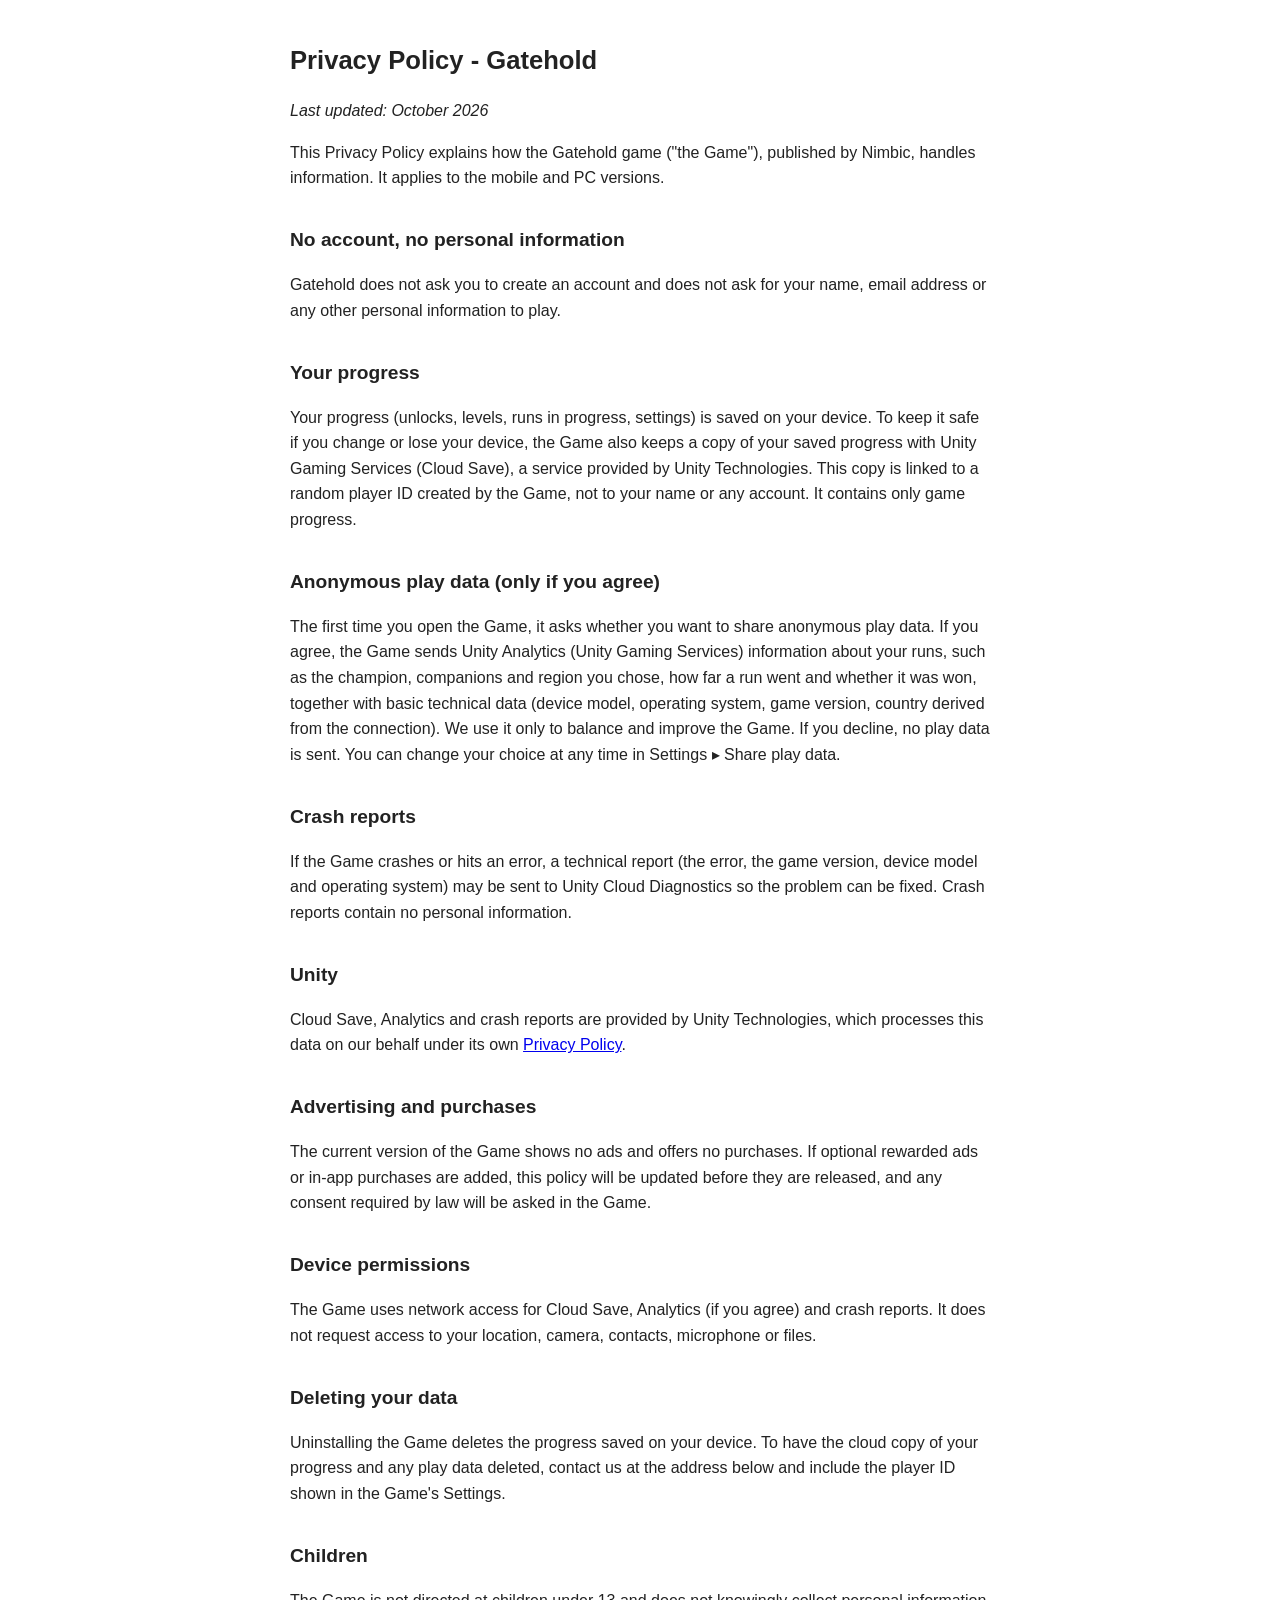
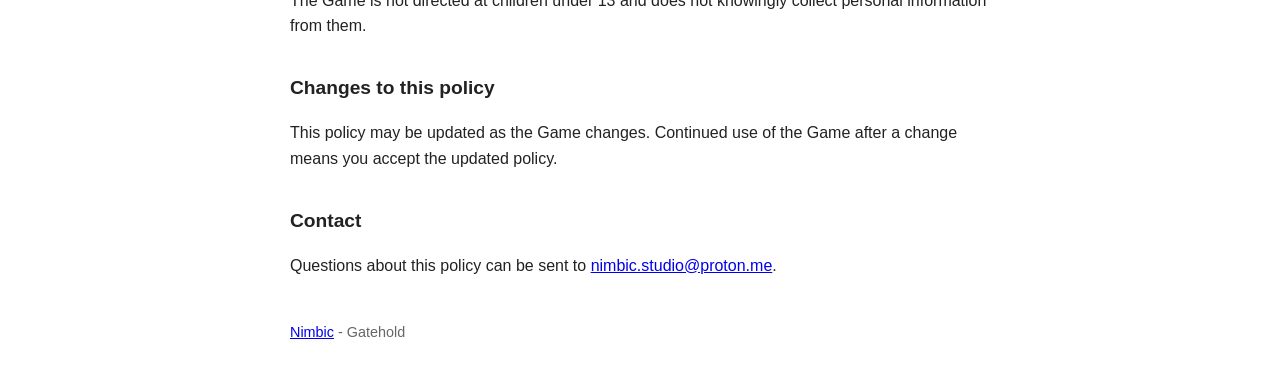
==== gatehold/privacy/index.html @ 5c27d8b2 "Add gatehold privacy policy" ====
<!DOCTYPE html>
<html lang="en">
<head>
<meta charset="UTF-8">
<meta name="viewport" content="width=device-width, initial-scale=1.0">
<title>Privacy Policy - Gatehold</title>
<style>
  body { font-family: -apple-system, Segoe UI, Roboto, Arial, sans-serif; max-width: 700px; margin: 40px auto; padding: 0 20px; line-height: 1.6; color: #222; }
  h1 { font-size: 1.6em; }
  h2 { font-size: 1.2em; margin-top: 1.8em; }
  footer { margin-top: 3em; font-size: 0.9em; color: #666; }
</style>
</head>
<body>

<h1>Privacy Policy - Gatehold</h1>
<p><em>Last updated: October 2026</em></p>

<p>This Privacy Policy explains how the Gatehold game ("the Game"), published by Nimbic, handles information. It applies to the mobile and PC versions.</p>

<h2>No account, no personal information</h2>
<p>Gatehold does not ask you to create an account and does not ask for your name, email address or any other personal information to play.</p>

<h2>Your progress</h2>
<p>Your progress (unlocks, levels, runs in progress, settings) is saved on your device. To keep it safe if you change or lose your device, the Game also keeps a copy of your saved progress with Unity Gaming Services (Cloud Save), a service provided by Unity Technologies. This copy is linked to a random player ID created by the Game, not to your name or any account. It contains only game progress.</p>

<h2>Anonymous play data (only if you agree)</h2>
<p>The first time you open the Game, it asks whether you want to share anonymous play data. If you agree, the Game sends Unity Analytics (Unity Gaming Services) information about your runs, such as the champion, companions and region you chose, how far a run went and whether it was won, together with basic technical data (device model, operating system, game version, country derived from the connection). We use it only to balance and improve the Game. If you decline, no play data is sent. You can change your choice at any time in Settings ▸ Share play data.</p>

<h2>Crash reports</h2>
<p>If the Game crashes or hits an error, a technical report (the error, the game version, device model and operating system) may be sent to Unity Cloud Diagnostics so the problem can be fixed. Crash reports contain no personal information.</p>

<h2>Unity</h2>
<p>Cloud Save, Analytics and crash reports are provided by Unity Technologies, which processes this data on our behalf under its own <a href="https://unity.com/legal/privacy-policy">Privacy Policy</a>.</p>

<h2>Advertising and purchases</h2>
<p>The current version of the Game shows no ads and offers no purchases. If optional rewarded ads or in-app purchases are added, this policy will be updated before they are released, and any consent required by law will be asked in the Game.</p>

<h2>Device permissions</h2>
<p>The Game uses network access for Cloud Save, Analytics (if you agree) and crash reports. It does not request access to your location, camera, contacts, microphone or files.</p>

<h2>Deleting your data</h2>
<p>Uninstalling the Game deletes the progress saved on your device. To have the cloud copy of your progress and any play data deleted, contact us at the address below and include the player ID shown in the Game's Settings.</p>

<h2>Children</h2>
<p>The Game is not directed at children under 13 and does not knowingly collect personal information from them.</p>

<h2>Changes to this policy</h2>
<p>This policy may be updated as the Game changes. Continued use of the Game after a change means you accept the updated policy.</p>

<h2>Contact</h2>
<p>Questions about this policy can be sent to <a href="mailto:nimbic.studio@proton.me">nimbic.studio@proton.me</a>.</p>

<footer><a href="../../">Nimbic</a> - Gatehold</footer>

</body>
</html>
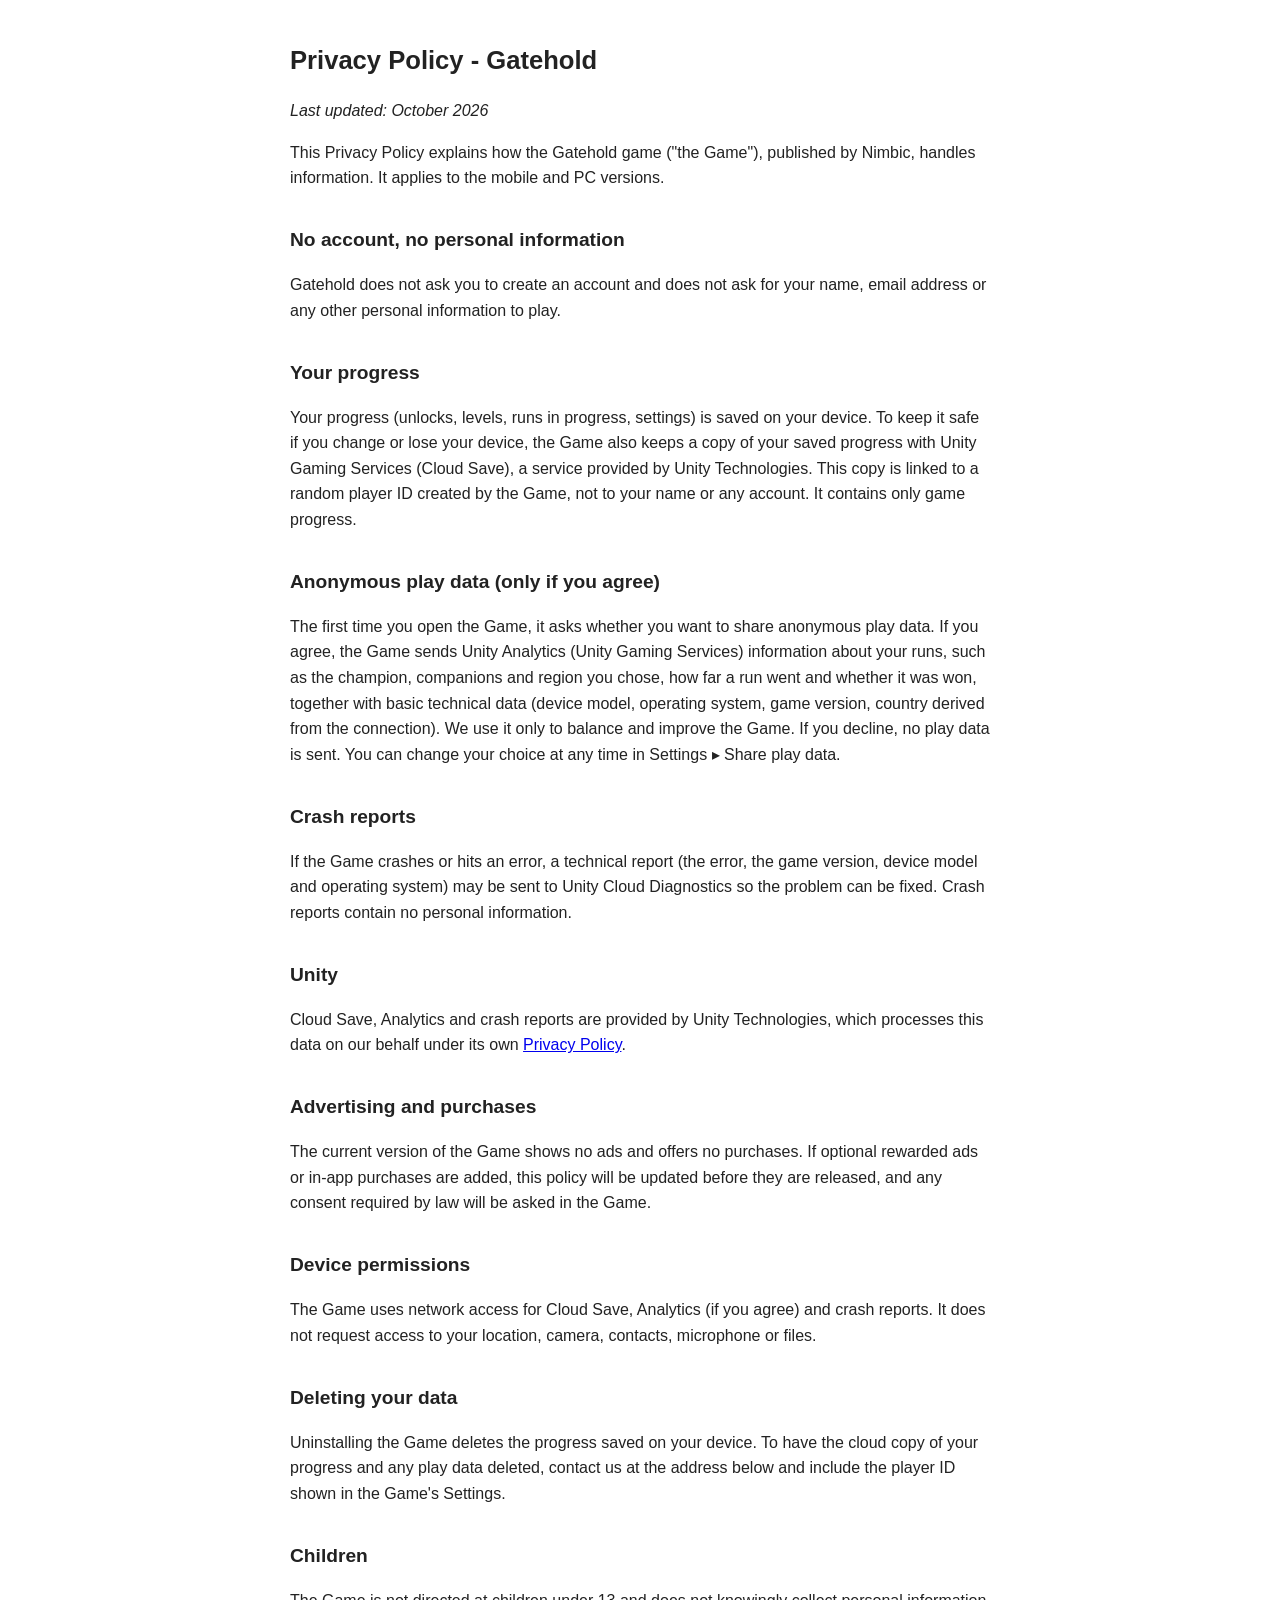
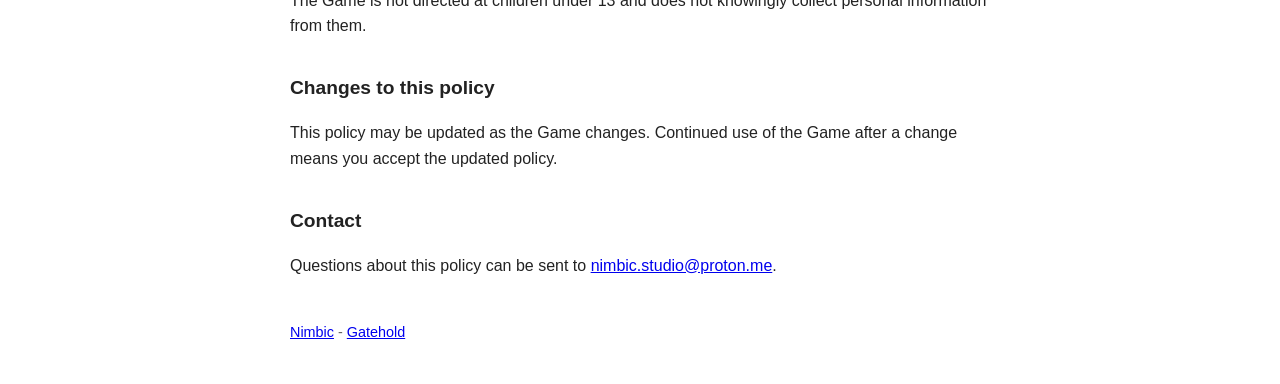
==== commit d0c276af: "Update games/app listings, privacy policy for LEvents and add links" ====
--- a/gatehold/privacy/index.html
+++ b/gatehold/privacy/index.html
@@ -3,6 +3,7 @@
 <head>
 <meta charset="UTF-8">
 <meta name="viewport" content="width=device-width, initial-scale=1.0">
+<link rel="icon" type="image/png" href="../../img/gatehold-icon.png">
 <title>Privacy Policy - Gatehold</title>
 <style>
   body { font-family: -apple-system, Segoe UI, Roboto, Arial, sans-serif; max-width: 700px; margin: 40px auto; padding: 0 20px; line-height: 1.6; color: #222; }
@@ -51,7 +52,7 @@
 <h2>Contact</h2>
 <p>Questions about this policy can be sent to <a href="mailto:nimbic.studio@proton.me">nimbic.studio@proton.me</a>.</p>
 
-<footer><a href="../../">Nimbic</a> - Gatehold</footer>
+<footer><a href="../../">Nimbic</a> - <a href="../">Gatehold</a></footer>
 
 </body>
 </html>
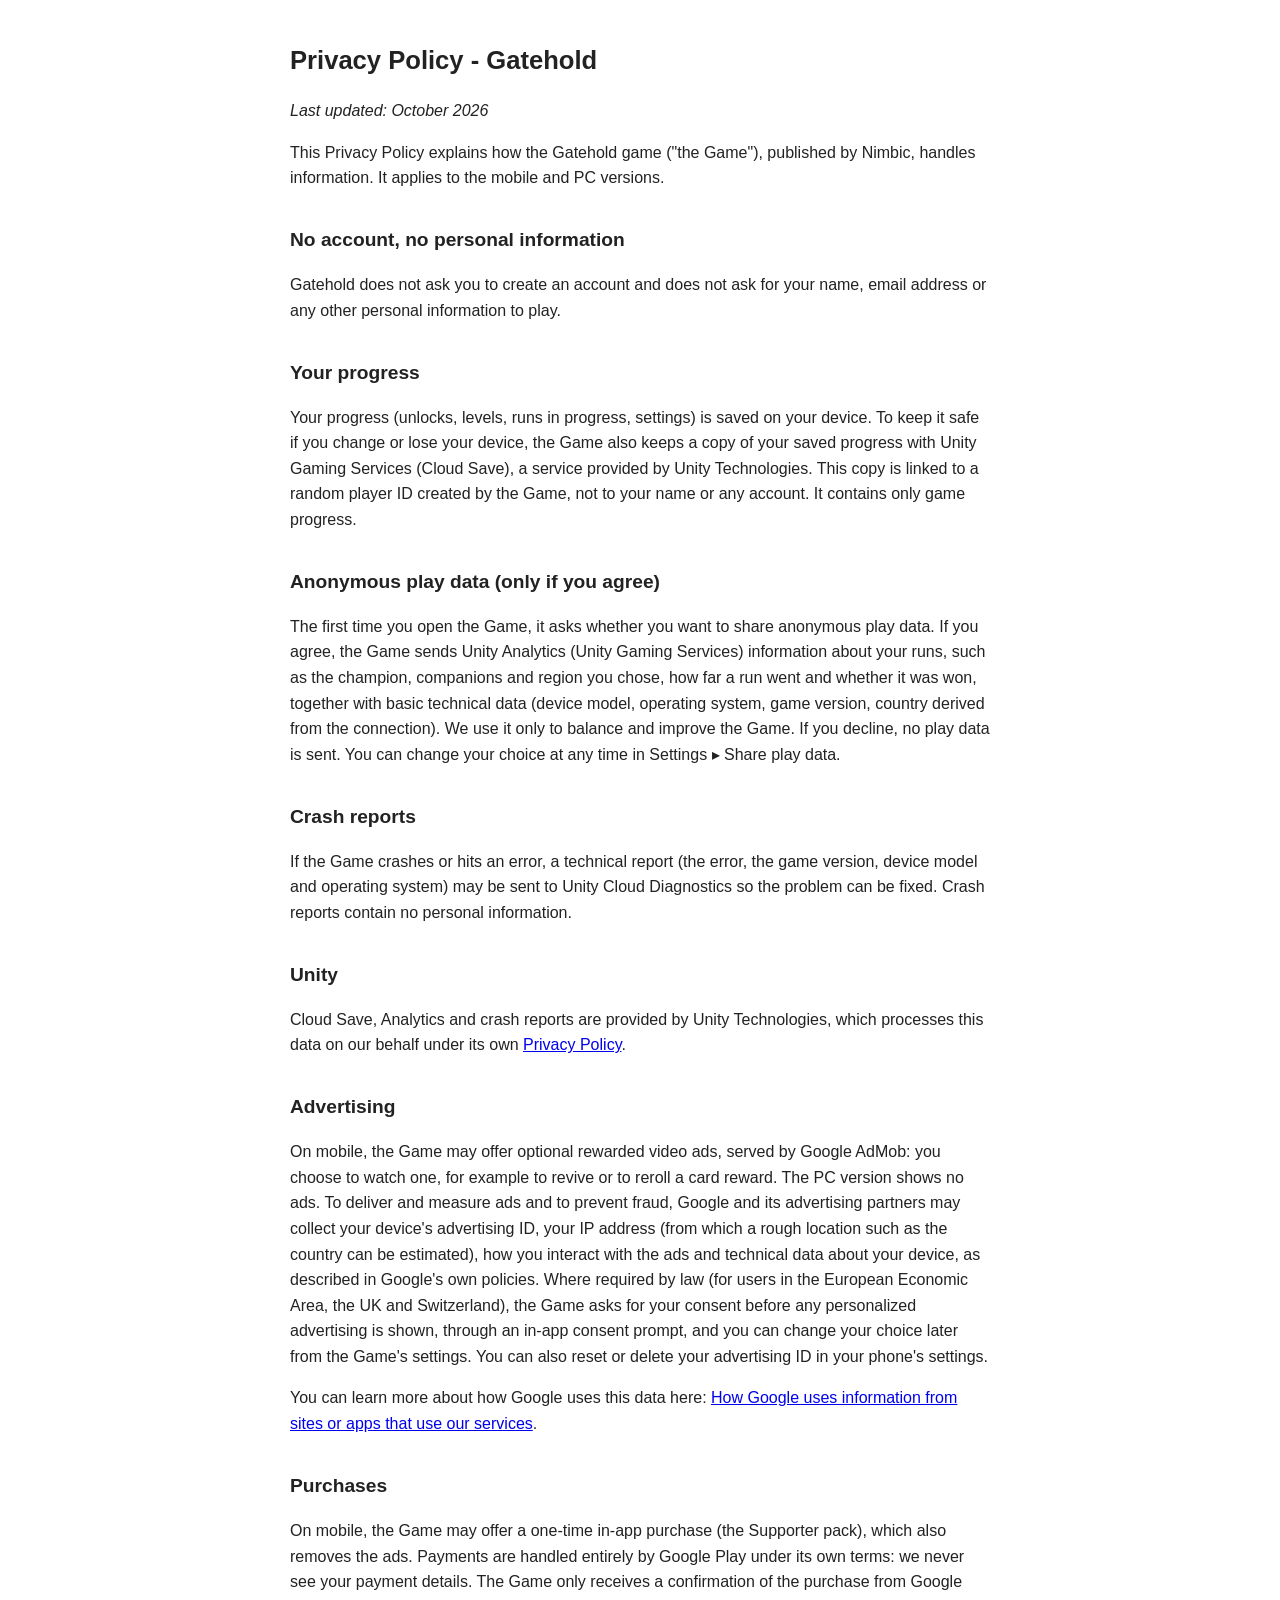
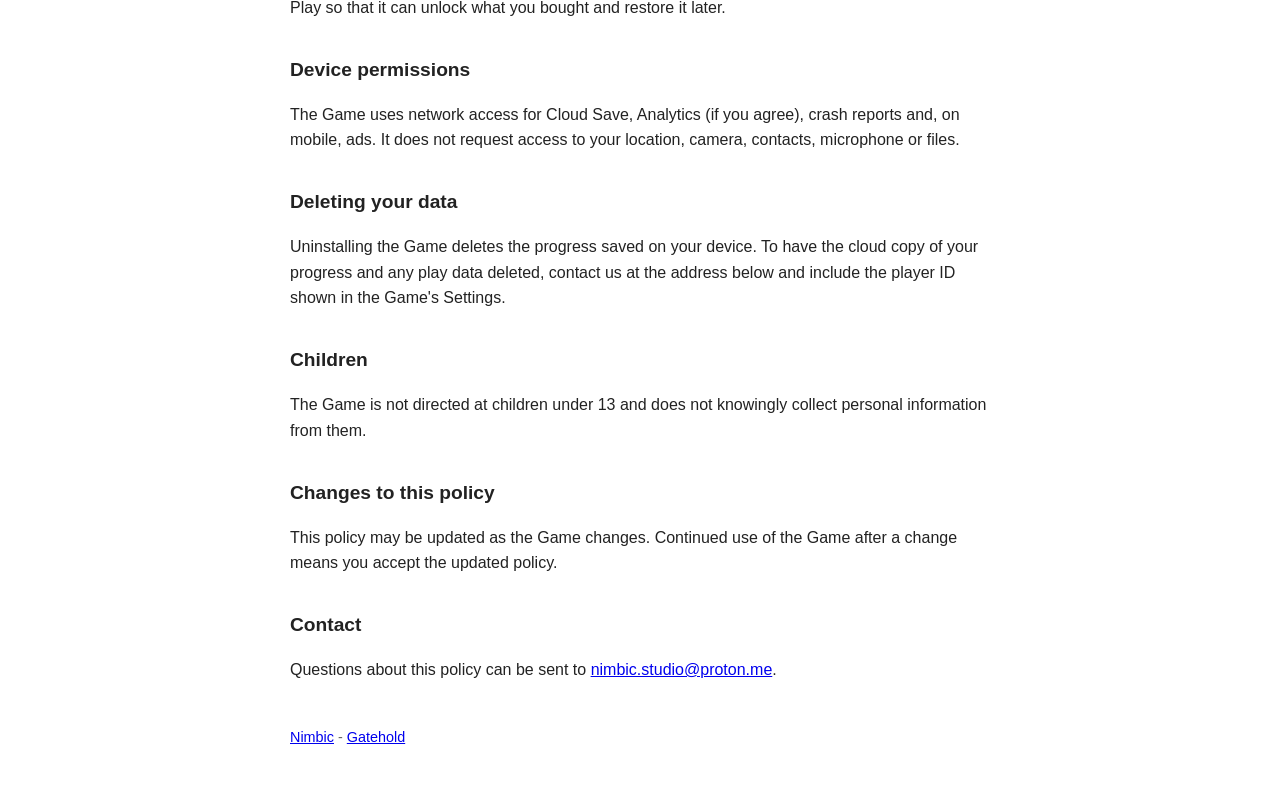
==== commit 8cddc491: "Gatehold - privacy policy: optional rewarded ads (AdMob) and the Supporter purchase on mobile Co-Aut" ====
--- a/gatehold/privacy/index.html
+++ b/gatehold/privacy/index.html
@@ -34,11 +34,15 @@
 <h2>Unity</h2>
 <p>Cloud Save, Analytics and crash reports are provided by Unity Technologies, which processes this data on our behalf under its own <a href="https://unity.com/legal/privacy-policy">Privacy Policy</a>.</p>
 
-<h2>Advertising and purchases</h2>
-<p>The current version of the Game shows no ads and offers no purchases. If optional rewarded ads or in-app purchases are added, this policy will be updated before they are released, and any consent required by law will be asked in the Game.</p>
+<h2>Advertising</h2>
+<p>On mobile, the Game may offer optional rewarded video ads, served by Google AdMob: you choose to watch one, for example to revive or to reroll a card reward. The PC version shows no ads. To deliver and measure ads and to prevent fraud, Google and its advertising partners may collect your device's advertising ID, your IP address (from which a rough location such as the country can be estimated), how you interact with the ads and technical data about your device, as described in Google's own policies. Where required by law (for users in the European Economic Area, the UK and Switzerland), the Game asks for your consent before any personalized advertising is shown, through an in-app consent prompt, and you can change your choice later from the Game's settings. You can also reset or delete your advertising ID in your phone's settings.</p>
+<p>You can learn more about how Google uses this data here: <a href="https://policies.google.com/technologies/partner-sites">How Google uses information from sites or apps that use our services</a>.</p>
+
+<h2>Purchases</h2>
+<p>On mobile, the Game may offer a one-time in-app purchase (the Supporter pack), which also removes the ads. Payments are handled entirely by Google Play under its own terms: we never see your payment details. The Game only receives a confirmation of the purchase from Google Play so that it can unlock what you bought and restore it later.</p>
 
 <h2>Device permissions</h2>
-<p>The Game uses network access for Cloud Save, Analytics (if you agree) and crash reports. It does not request access to your location, camera, contacts, microphone or files.</p>
+<p>The Game uses network access for Cloud Save, Analytics (if you agree), crash reports and, on mobile, ads. It does not request access to your location, camera, contacts, microphone or files.</p>
 
 <h2>Deleting your data</h2>
 <p>Uninstalling the Game deletes the progress saved on your device. To have the cloud copy of your progress and any play data deleted, contact us at the address below and include the player ID shown in the Game's Settings.</p>
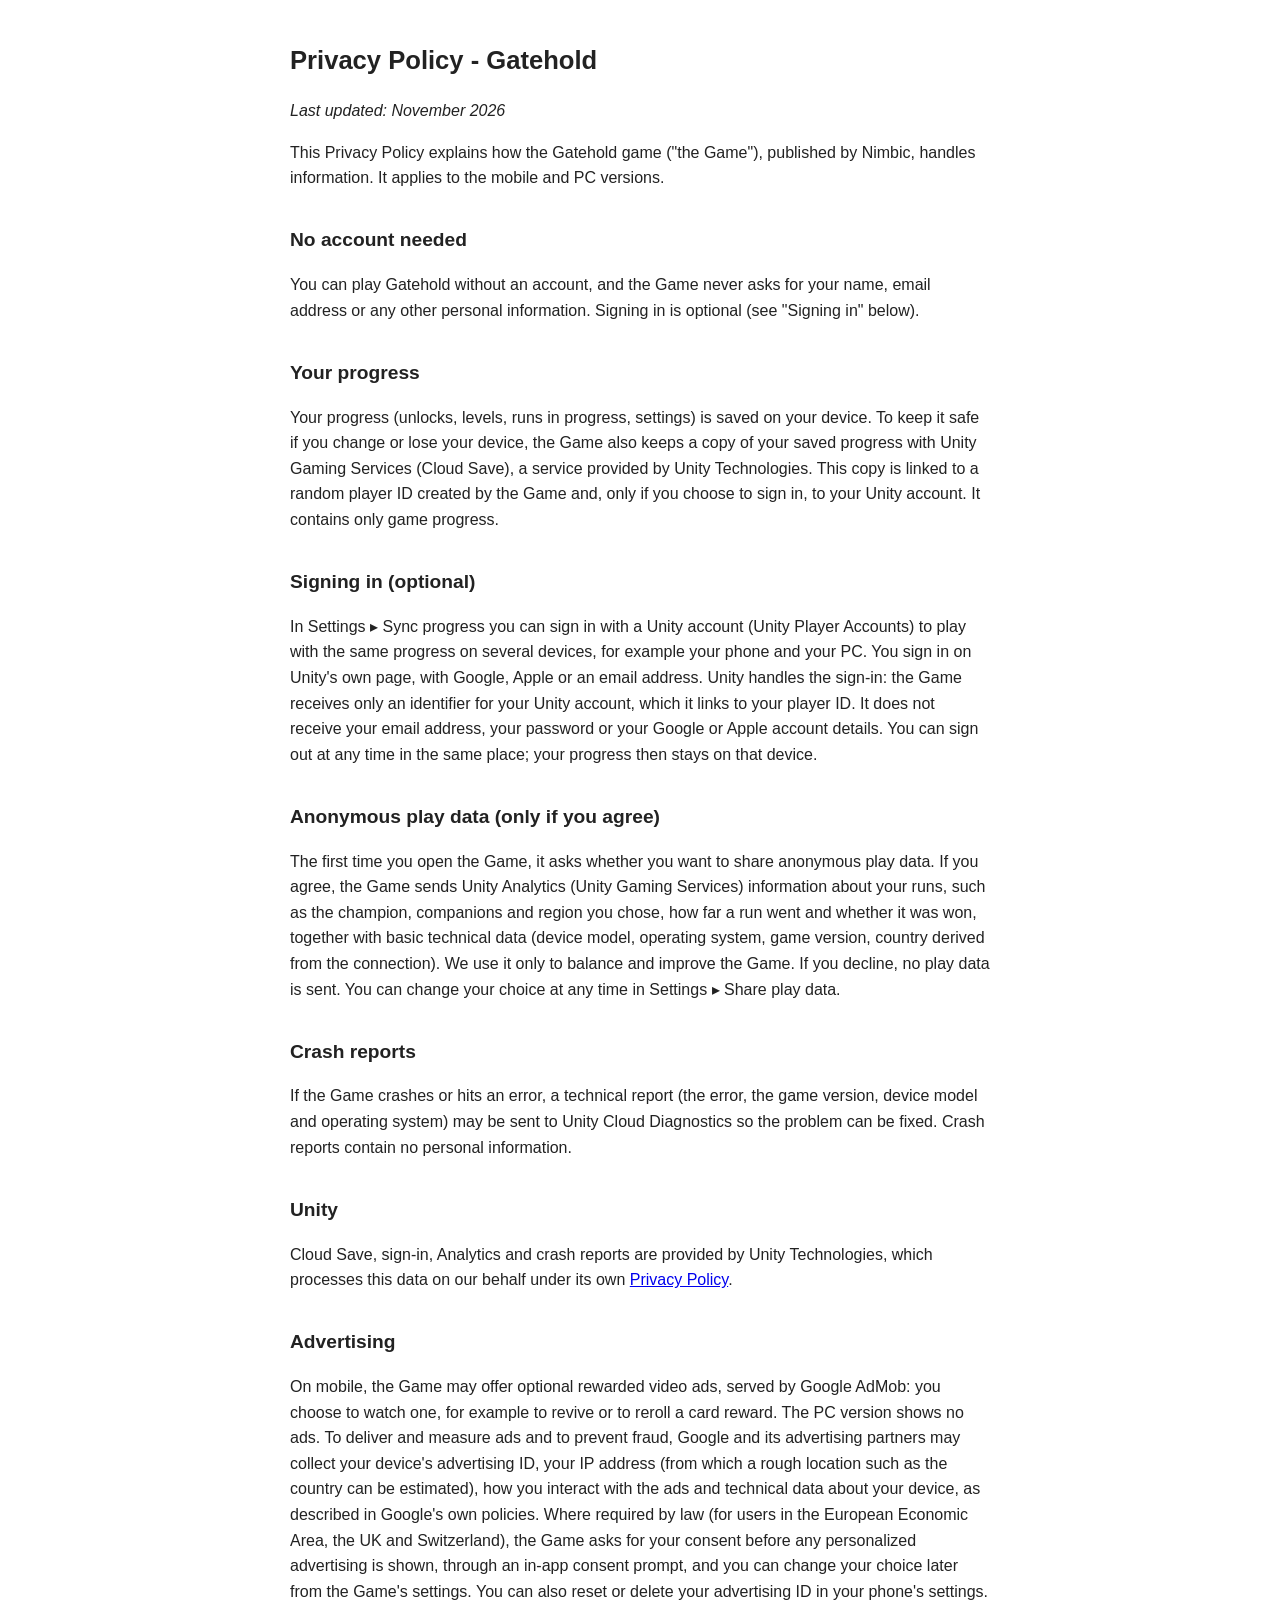
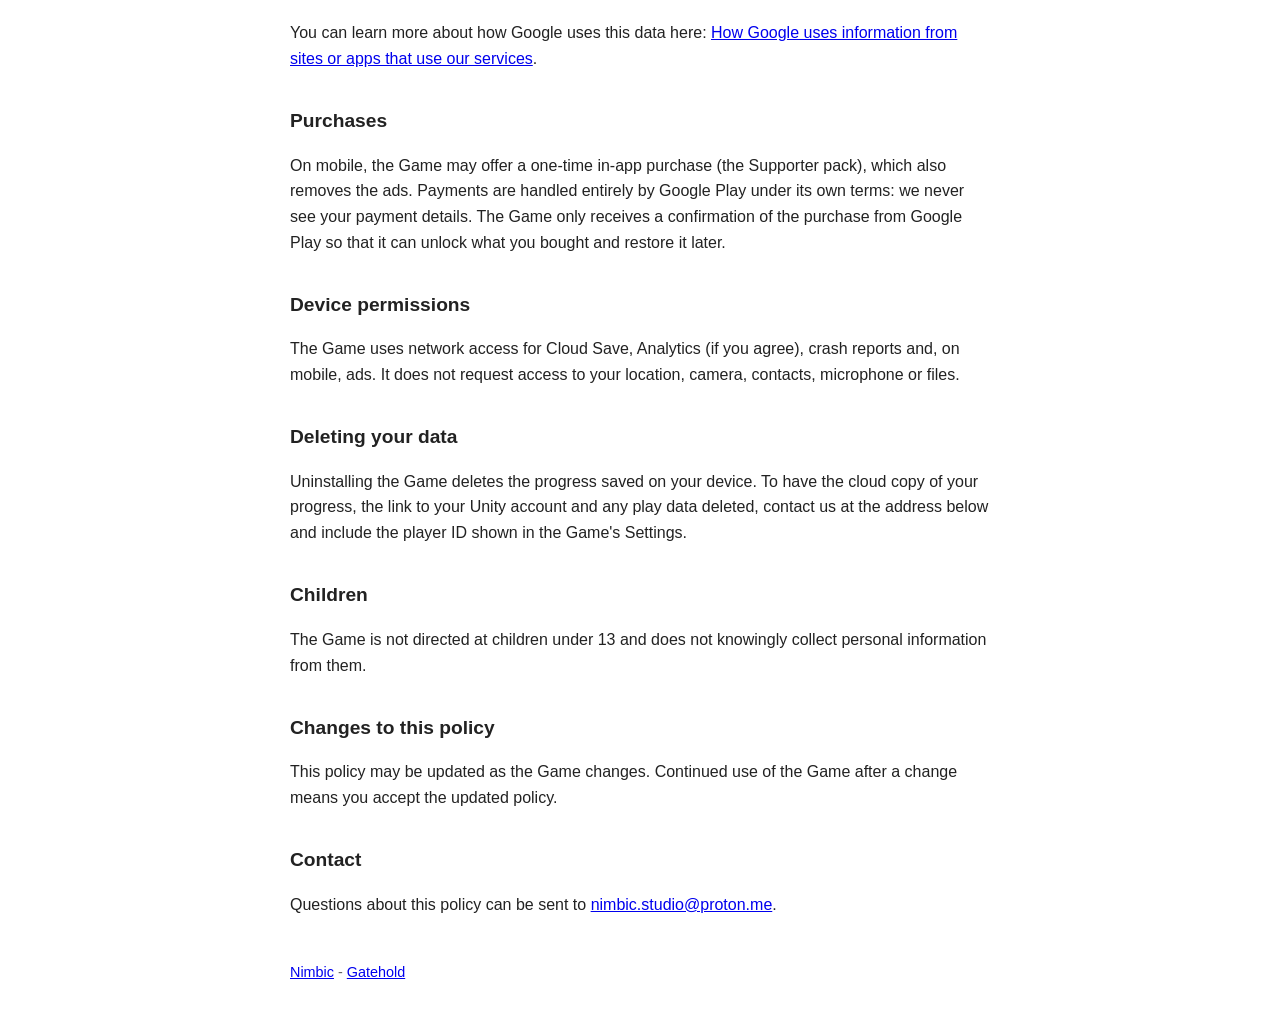
==== commit ce941c43: "Gatehold - privacy policy: optional sign-in with a Unity account to sync progress Co-Authored-By: Cl" ====
--- a/gatehold/privacy/index.html
+++ b/gatehold/privacy/index.html
@@ -15,15 +15,18 @@
 <body>
 
 <h1>Privacy Policy - Gatehold</h1>
-<p><em>Last updated: October 2026</em></p>
+<p><em>Last updated: November 2026</em></p>
 
 <p>This Privacy Policy explains how the Gatehold game ("the Game"), published by Nimbic, handles information. It applies to the mobile and PC versions.</p>
 
-<h2>No account, no personal information</h2>
-<p>Gatehold does not ask you to create an account and does not ask for your name, email address or any other personal information to play.</p>
+<h2>No account needed</h2>
+<p>You can play Gatehold without an account, and the Game never asks for your name, email address or any other personal information. Signing in is optional (see "Signing in" below).</p>
 
 <h2>Your progress</h2>
-<p>Your progress (unlocks, levels, runs in progress, settings) is saved on your device. To keep it safe if you change or lose your device, the Game also keeps a copy of your saved progress with Unity Gaming Services (Cloud Save), a service provided by Unity Technologies. This copy is linked to a random player ID created by the Game, not to your name or any account. It contains only game progress.</p>
+<p>Your progress (unlocks, levels, runs in progress, settings) is saved on your device. To keep it safe if you change or lose your device, the Game also keeps a copy of your saved progress with Unity Gaming Services (Cloud Save), a service provided by Unity Technologies. This copy is linked to a random player ID created by the Game and, only if you choose to sign in, to your Unity account. It contains only game progress.</p>
+
+<h2>Signing in (optional)</h2>
+<p>In Settings ▸ Sync progress you can sign in with a Unity account (Unity Player Accounts) to play with the same progress on several devices, for example your phone and your PC. You sign in on Unity's own page, with Google, Apple or an email address. Unity handles the sign-in: the Game receives only an identifier for your Unity account, which it links to your player ID. It does not receive your email address, your password or your Google or Apple account details. You can sign out at any time in the same place; your progress then stays on that device.</p>
 
 <h2>Anonymous play data (only if you agree)</h2>
 <p>The first time you open the Game, it asks whether you want to share anonymous play data. If you agree, the Game sends Unity Analytics (Unity Gaming Services) information about your runs, such as the champion, companions and region you chose, how far a run went and whether it was won, together with basic technical data (device model, operating system, game version, country derived from the connection). We use it only to balance and improve the Game. If you decline, no play data is sent. You can change your choice at any time in Settings ▸ Share play data.</p>
@@ -32,7 +35,7 @@
 <p>If the Game crashes or hits an error, a technical report (the error, the game version, device model and operating system) may be sent to Unity Cloud Diagnostics so the problem can be fixed. Crash reports contain no personal information.</p>
 
 <h2>Unity</h2>
-<p>Cloud Save, Analytics and crash reports are provided by Unity Technologies, which processes this data on our behalf under its own <a href="https://unity.com/legal/privacy-policy">Privacy Policy</a>.</p>
+<p>Cloud Save, sign-in, Analytics and crash reports are provided by Unity Technologies, which processes this data on our behalf under its own <a href="https://unity.com/legal/privacy-policy">Privacy Policy</a>.</p>
 
 <h2>Advertising</h2>
 <p>On mobile, the Game may offer optional rewarded video ads, served by Google AdMob: you choose to watch one, for example to revive or to reroll a card reward. The PC version shows no ads. To deliver and measure ads and to prevent fraud, Google and its advertising partners may collect your device's advertising ID, your IP address (from which a rough location such as the country can be estimated), how you interact with the ads and technical data about your device, as described in Google's own policies. Where required by law (for users in the European Economic Area, the UK and Switzerland), the Game asks for your consent before any personalized advertising is shown, through an in-app consent prompt, and you can change your choice later from the Game's settings. You can also reset or delete your advertising ID in your phone's settings.</p>
@@ -45,7 +48,7 @@
 <p>The Game uses network access for Cloud Save, Analytics (if you agree), crash reports and, on mobile, ads. It does not request access to your location, camera, contacts, microphone or files.</p>
 
 <h2>Deleting your data</h2>
-<p>Uninstalling the Game deletes the progress saved on your device. To have the cloud copy of your progress and any play data deleted, contact us at the address below and include the player ID shown in the Game's Settings.</p>
+<p>Uninstalling the Game deletes the progress saved on your device. To have the cloud copy of your progress, the link to your Unity account and any play data deleted, contact us at the address below and include the player ID shown in the Game's Settings.</p>
 
 <h2>Children</h2>
 <p>The Game is not directed at children under 13 and does not knowingly collect personal information from them.</p>
